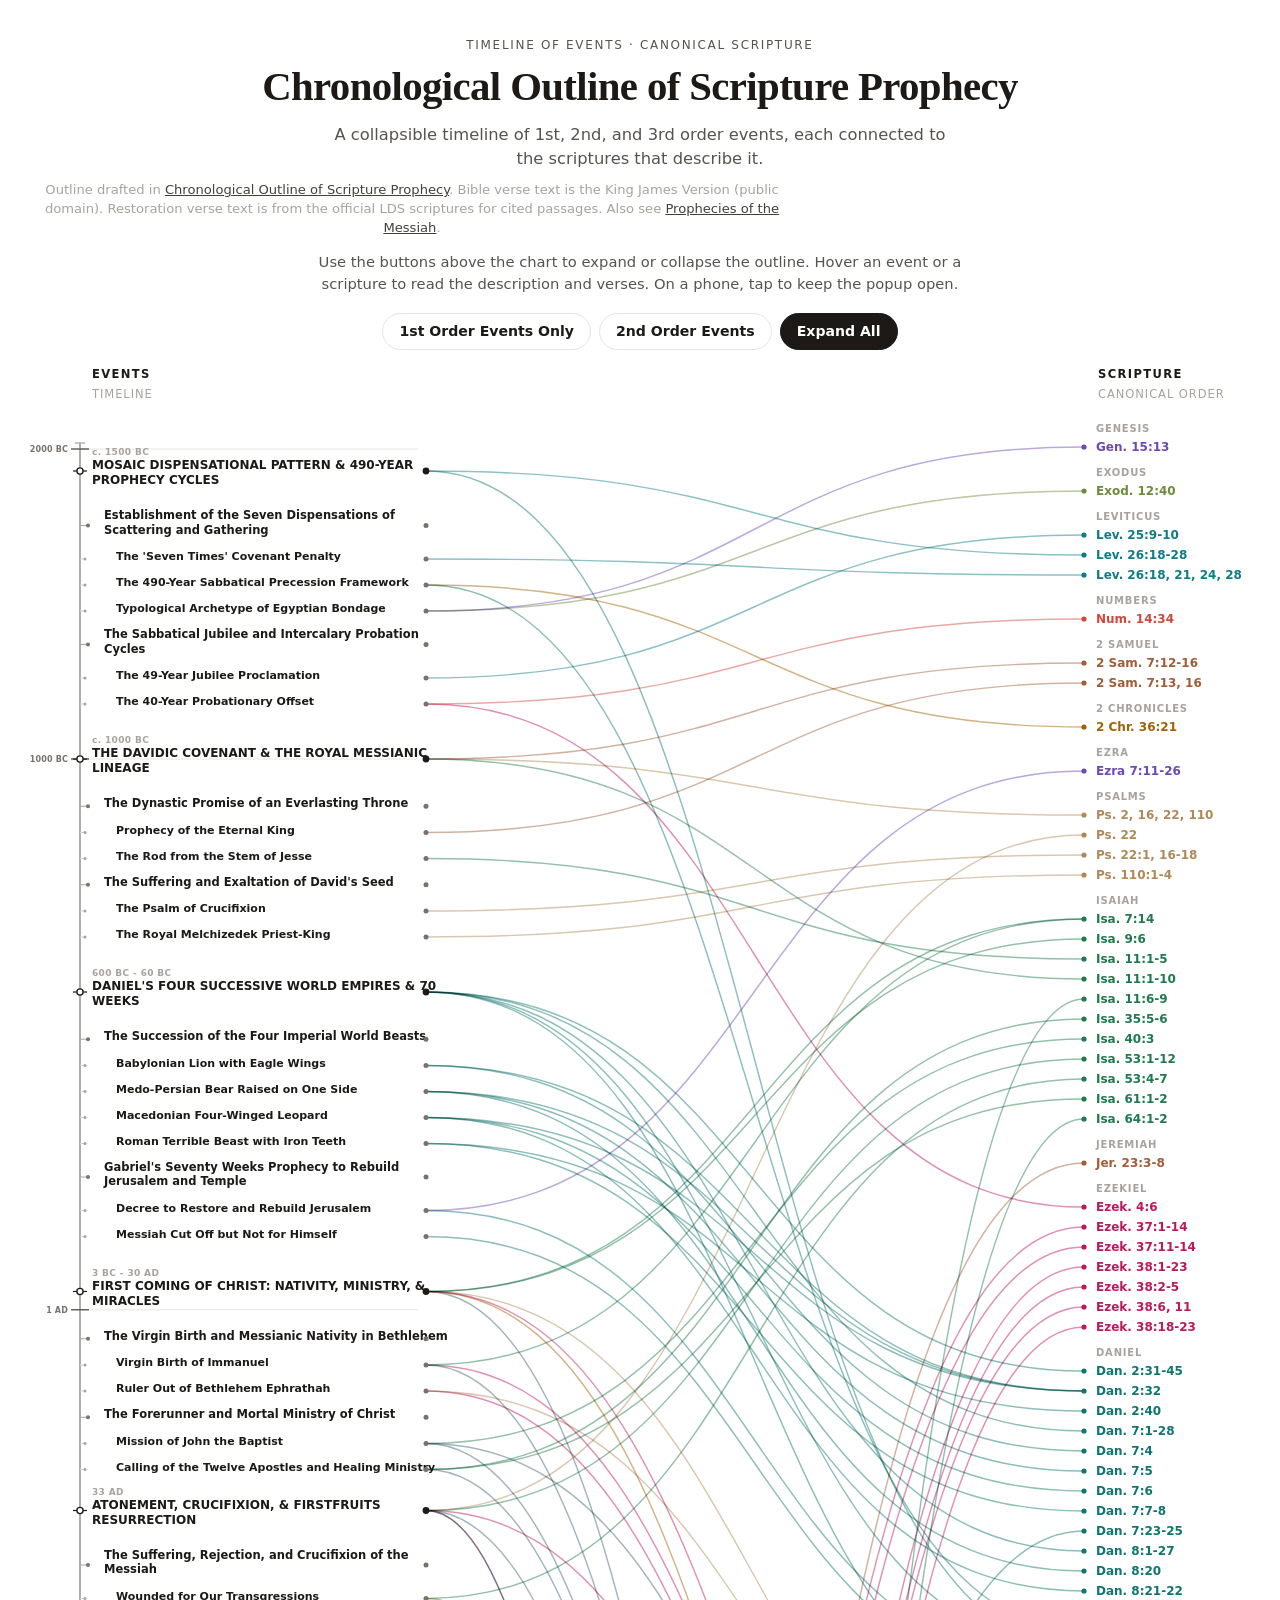
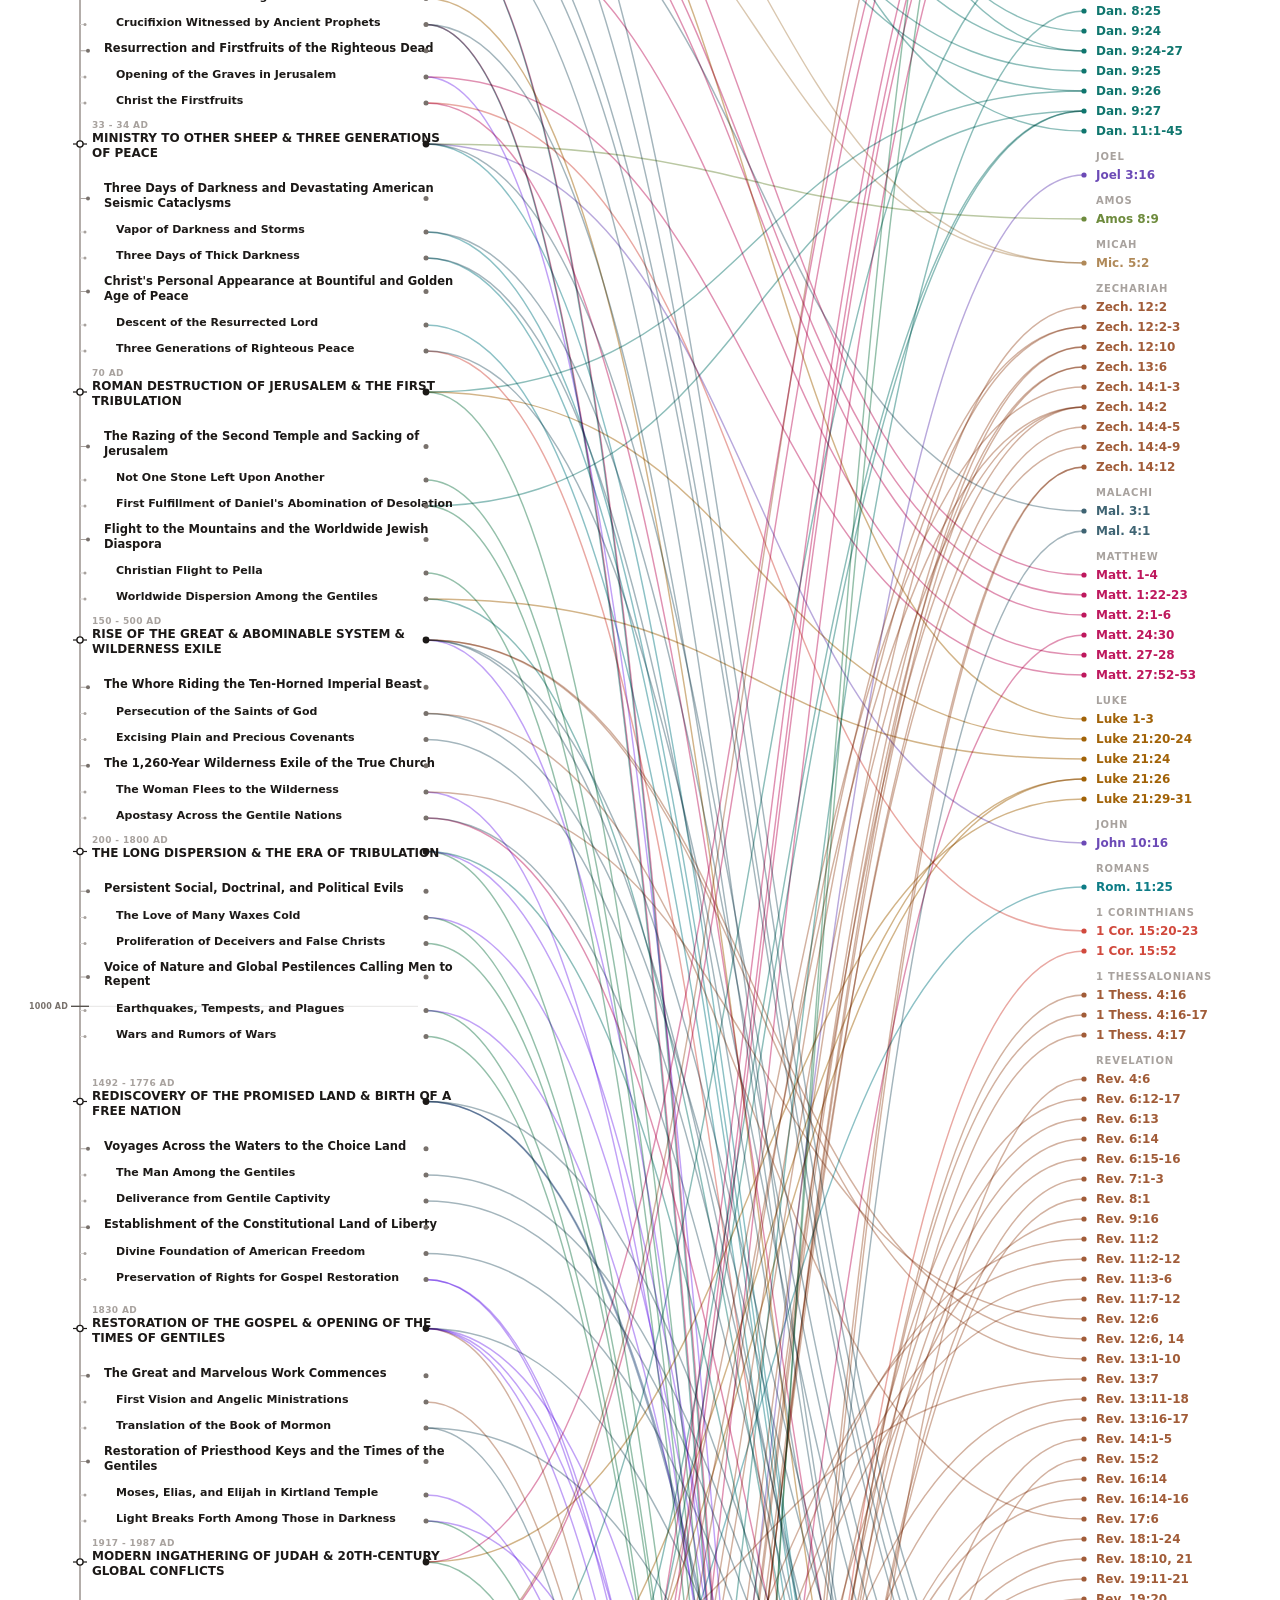
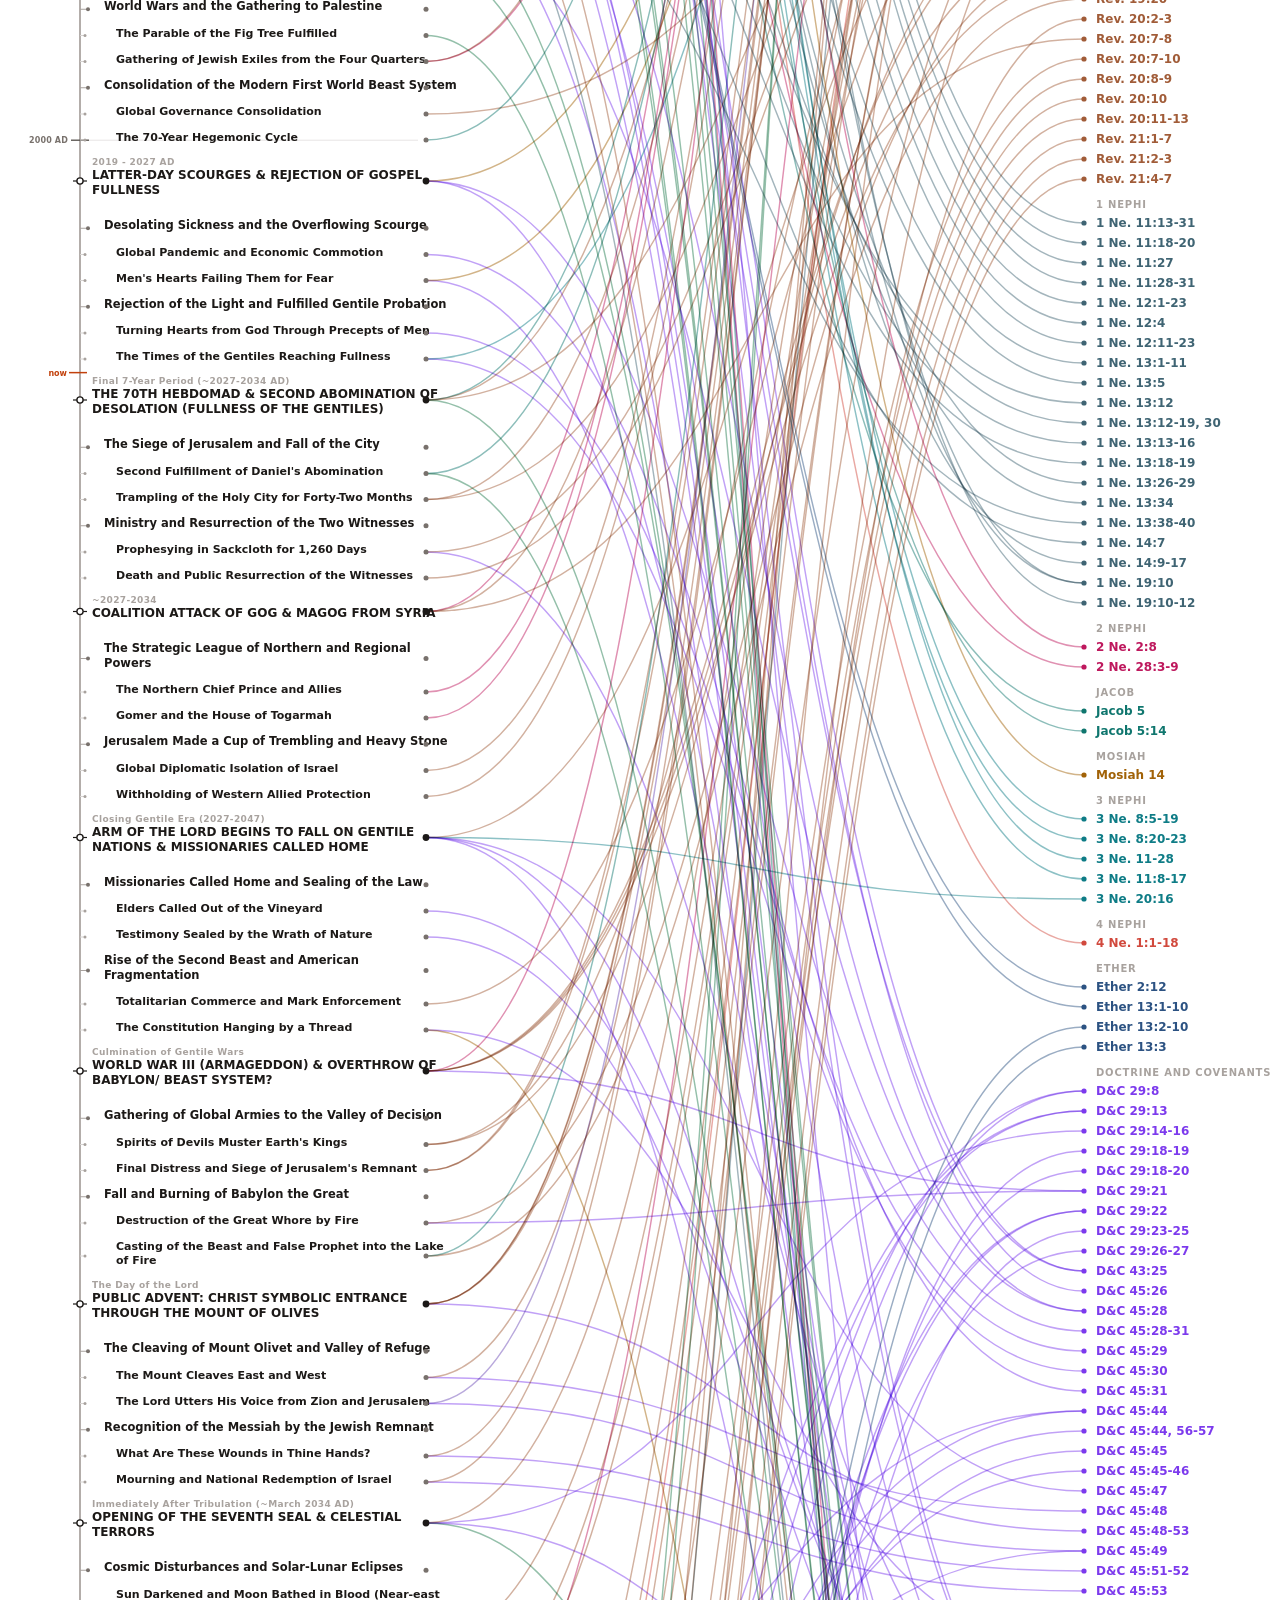
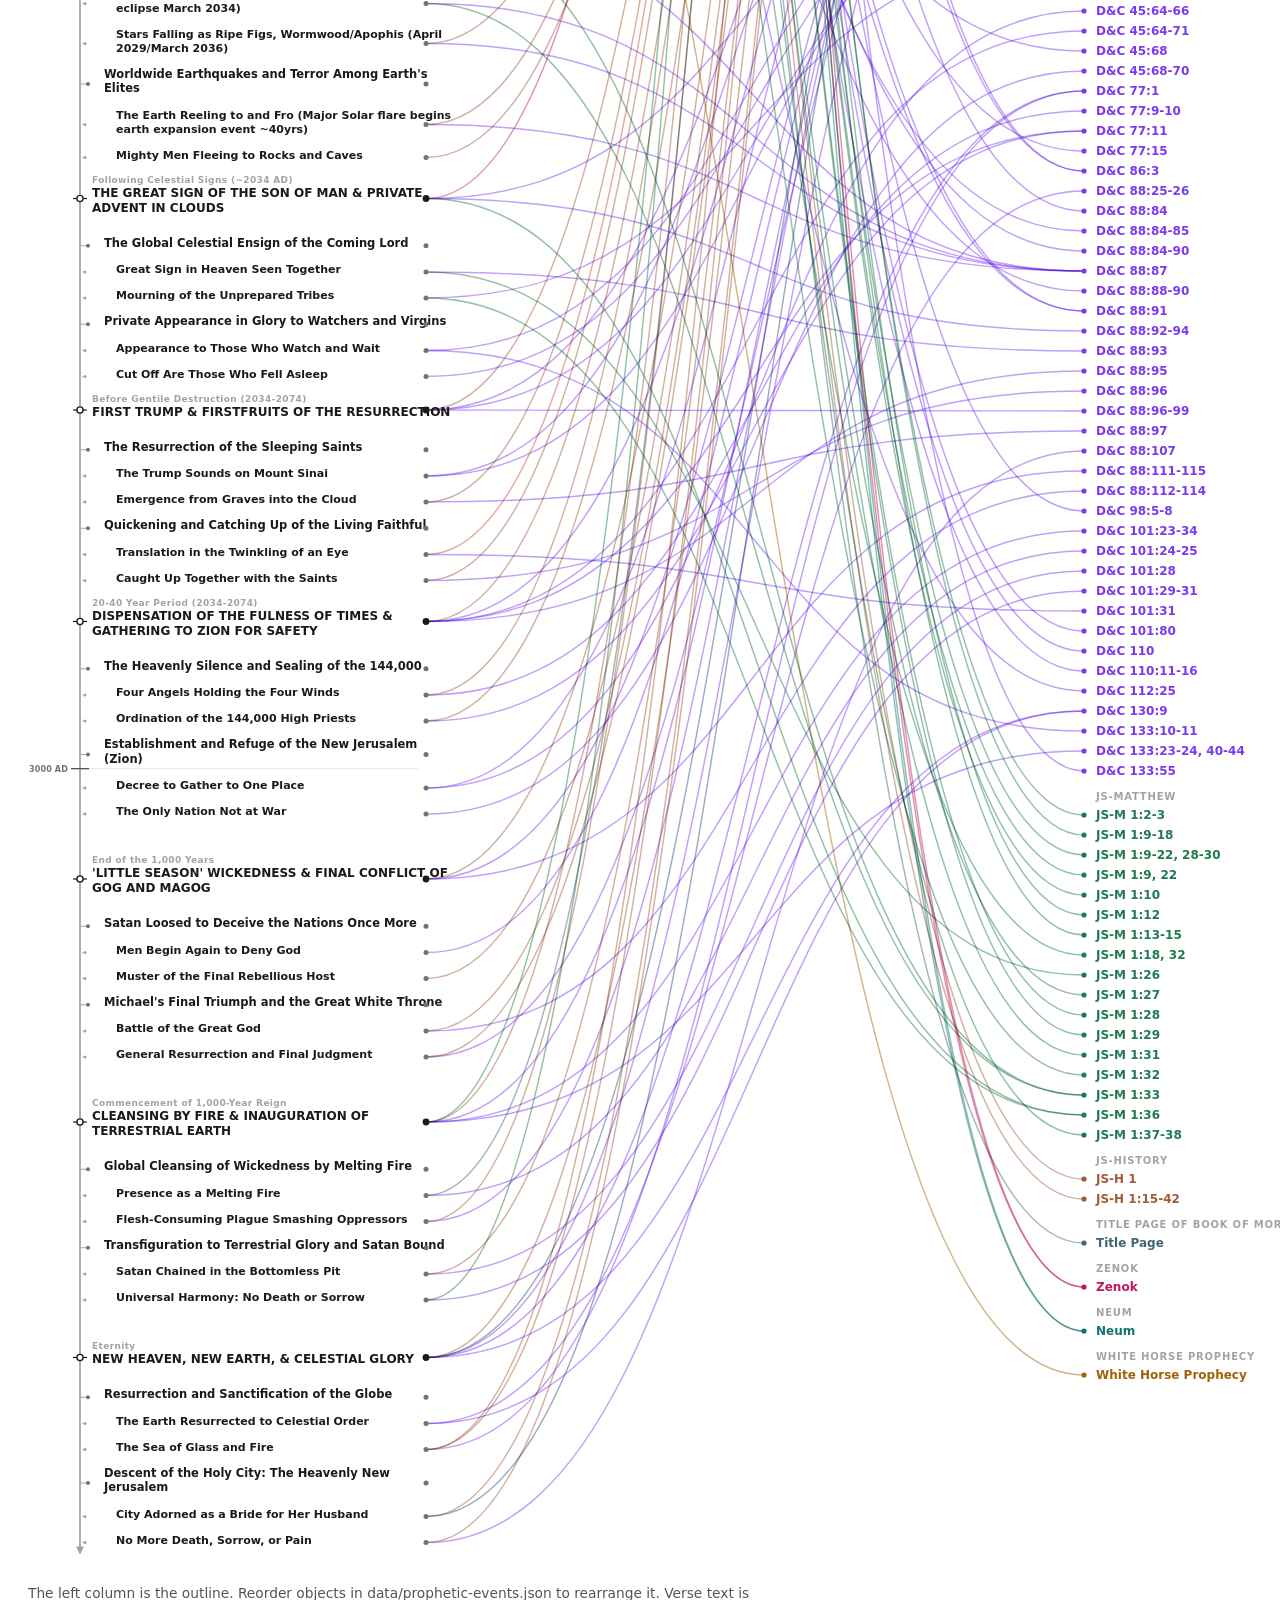
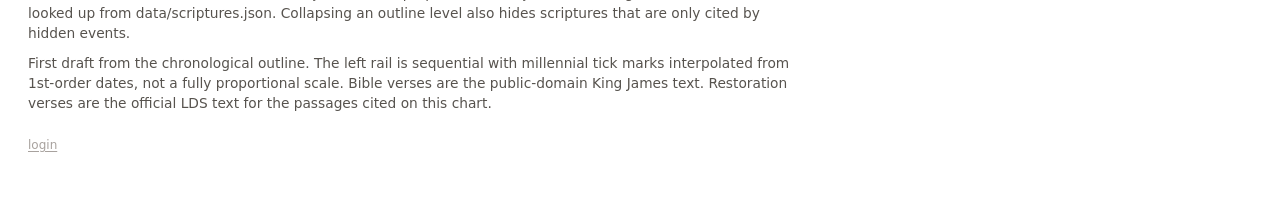
==== prophetic-events.html @ 0ba99511 "Add a collapsible prophetic-events timeline and fill Restoration popups from local LDS scripture tex" ====
<!DOCTYPE html>
<html lang="en">
<head>
  <meta charset="utf-8">
  <meta name="viewport" content="width=device-width, initial-scale=1">
  <meta name="color-scheme" content="light">
  <title>Chronological Outline of Scripture Prophecy</title>
  <link rel="icon" href="data:image/svg+xml,%3Csvg xmlns='http://www.w3.org/2000/svg' viewBox='0 0 32 32'%3E%3Crect width='32' height='32' rx='6' fill='%236C4AB6'/%3E%3Cpath d='M6 16h20' stroke='white' stroke-width='2' fill='none'/%3E%3C/svg%3E">
  <link rel="stylesheet" href="css/styles.css">
</head>
<body>
  <div id="app"
       data-events="data/prophetic-events.json"
       data-scriptures="data/scriptures.json"
       data-config="data/prophetic-events.config.json">
    <p class="pfd-status">Loading timeline…</p>
  </div>
  <script src="vendor/d3.min.js"></script>
  <script src="vendor/iframeResizer.contentWindow.min.js"></script>
  <script src="js/connection-chart.js"></script>
  <script src="js/timeline-chart.js"></script>
  <script src="js/prophetic-events.js"></script>
</body>
</html>
---- css/styles.css ----
:root {
  color-scheme: light;
  --ink: #1c1917;
  --muted: #57534e;
  --faint: #a8a29e;
  --line: #e7e5e4;
  --paper: #ffffff;
  --sans: Inter, "Segoe UI", system-ui, -apple-system, sans-serif;
  --serif: "Liberation Serif", "Iowan Old Style", Palatino, "Palatino Linotype", Georgia, "Times New Roman", serif;
  --label: 150px;
}

* { box-sizing: border-box; }

html, body {
  margin: 0;
  background: var(--paper);
  color: var(--ink);
}

body {
  font-family: var(--sans);
  font-size: 16px;
  line-height: 1.5;
}

button, a { font-family: inherit; }

.pfd {
  padding: 22px 14px 32px;
  max-width: 1280px;
  margin: 0 auto;
}

.pfd.is-embedded {
  padding-top: 10px;
}

.pfd.is-embedded .pfd-header {
  margin-bottom: 12px;
}

.pfd-header { text-align: center; margin-bottom: 18px; }

.pfd-kicker {
  margin: 0 0 10px;
  font-size: 0.75rem;
  letter-spacing: 0.14em;
  text-transform: uppercase;
  color: var(--muted);
}

.pfd-title {
  margin: 0;
  font-family: var(--serif);
  font-weight: 560;
  font-size: clamp(1.7rem, 4.6vw, 2.55rem);
  letter-spacing: -0.015em;
  line-height: 1.15;
}

.pfd-subtitle {
  margin: 12px auto 0;
  max-width: 40rem;
  color: var(--muted);
  font-size: 1.02rem;
  line-height: 1.45;
}

.pfd-hint {
  margin: 14px auto 0;
  max-width: 42rem;
  color: var(--muted);
  font-size: 0.92rem;
}

.pfd-columns {
  display: grid;
  grid-template-columns: var(--label) 1fr var(--label);
  gap: 0;
  align-items: end;
  margin-bottom: 4px;
}

.pfd-timeline-app .pfd-columns {
  grid-template-columns: var(--event, 280px) 1fr var(--scripture, 150px);
}

.pfd-depth {
  display: flex;
  flex-wrap: wrap;
  gap: 8px;
  justify-content: center;
  margin: 0 0 16px;
}

.pfd-depth .pfd-key {
  font-weight: 650;
  padding: 9px 16px;
}

.pfd-depth .pfd-key[aria-pressed="true"] {
  background: var(--ink);
  color: #fff;
  border-color: var(--ink);
  box-shadow: none;
}

.pfd-event { cursor: pointer; }
.pfd-event:hover text { text-decoration: underline; text-underline-offset: 3px; }
.pfd-timeline-app.is-editing .pfd-event { cursor: grab; }
.pfd-timeline-app.is-editing .pfd-event:hover text { text-decoration: none; }
.pfd-timeline-app.is-dragging .pfd-event { cursor: grabbing; }
.pfd-timeline-app.is-dragging { user-select: none; }

.pfd-drop-line {
  position: absolute;
  left: 0;
  height: 2px;
  width: var(--event, 280px);
  background: #1c1917;
  pointer-events: none;
  z-index: 6;
}

.pfd-inline-form {
  position: absolute;
  z-index: 8;
  display: flex;
  flex-direction: column;
  gap: 4px;
  background: #fff;
  padding: 4px;
  border-radius: 6px;
  box-shadow: 0 8px 24px rgba(28, 25, 23, 0.12);
}

.pfd-inline-edit {
  font: 650 12px var(--sans);
  border: 1px solid #1c1917;
  border-radius: 4px;
  padding: 3px 6px;
  background: #fff;
  color: var(--ink);
  box-sizing: border-box;
}

.pfd-inline-edit.time {
  font-size: 10px;
  font-weight: 500;
  color: var(--muted);
  letter-spacing: 0.04em;
}

.pfd-login {
  margin: 22px 0 0;
  font-size: 0.75rem;
  color: var(--faint);
  line-height: 1.6;
}

.pfd-login button {
  appearance: none;
  background: none;
  border: 0;
  padding: 0;
  color: var(--faint);
  font: inherit;
  cursor: pointer;
  text-decoration: underline;
  text-underline-offset: 2px;
}

.pfd-login button:hover { color: var(--muted); }

.pfd-login-form {
  display: inline-flex;
  align-items: center;
  gap: 6px;
}

.pfd-login-form[hidden],
.pfd-login-tools[hidden] { display: none; }

.pfd-login-form input {
  font: inherit;
  border: 1px solid var(--line);
  border-radius: 6px;
  padding: 2px 7px;
  width: 9.5rem;
  color: var(--ink);
}

.pfd-login-tools { color: var(--faint); }

.pfd-colhead { padding-bottom: 6px; }

.pfd-colhead.left { text-align: right; padding-right: 16px; }
.pfd-timeline-app .pfd-colhead.left {
  text-align: left;
  padding-left: var(--event-indent, 18px);
  padding-right: 0;
}
.pfd-colhead.right { text-align: left; padding-left: 16px; }

.pfd-colhead strong {
  display: block;
  font-size: 0.72rem;
  letter-spacing: 0.12em;
  text-transform: uppercase;
  font-weight: 700;
}

.pfd-colhead span {
  display: block;
  margin-top: 2px;
  color: var(--faint);
  font-size: 0.72rem;
  letter-spacing: 0.08em;
  text-transform: uppercase;
}

.pfd-stage { position: relative; }

.pfd-svg {
  display: block;
  width: 100%;
  height: auto;
  overflow: visible;
  touch-action: manipulation;
}

.pfd-svg text {
  font-family: var(--sans);
  cursor: pointer;
}

.pfd-bg { cursor: default; }

.pfd-link { cursor: pointer; }
.pfd-link .line { fill: none; stroke-linecap: round; mix-blend-mode: multiply; }
.pfd-link .halo { fill: none; stroke: #fff; stroke-linecap: round; pointer-events: none; }
.pfd-link .hit { fill: none; stroke: transparent; stroke-linecap: round; }

.pfd-book { cursor: pointer; }
.pfd-ref text { cursor: pointer; }
.pfd-ref:hover text { text-decoration: underline; text-underline-offset: 3px; }
.pfd-svg a { cursor: pointer; }

.pfd-bubble {
  background: #fff;
  border: 1px solid #d6d3d1;
  border-radius: 12px;
  box-shadow: 0 10px 24px rgba(28, 25, 23, 0.1);
  padding: 0.55em 0.8em 0.6em;
  line-height: 1.25;
  pointer-events: auto;
}

.pfd-bubble-label {
  font-family: var(--sans);
  font-size: 1em;
  font-weight: 650;
  color: var(--ink);
  white-space: normal;
  overflow-wrap: break-word;
}

.pfd-bubble-cite {
  margin-top: 0.15em;
  font-family: var(--sans);
  font-size: 0.92em;
  letter-spacing: 0.01em;
}

.pfd-key, .pfd-clear {
  appearance: none;
  border: 1px solid var(--line);
  background: #fff;
  color: var(--ink);
  border-radius: 999px;
  padding: 7px 12px;
  font-size: 0.88rem;
  line-height: 1.2;
  cursor: pointer;
  touch-action: manipulation;
}

.pfd-key:hover, .pfd-clear:hover { border-color: #a8a29e; }

.pfd-key[aria-pressed="true"] {
  border-color: var(--swatch, var(--ink));
  box-shadow: inset 0 0 0 1px var(--swatch, var(--ink));
  background: #fafaf9;
}

.pfd-key {
  display: inline-flex;
  align-items: center;
  gap: 8px;
}

.pfd-swatch {
  width: 18px;
  height: 4px;
  border-radius: 99px;
  background: var(--swatch);
}

.pfd-legend {
  display: flex;
  flex-wrap: wrap;
  gap: 8px;
  align-items: center;
  margin-top: 14px;
}

.pfd-legend-label {
  width: 100%;
  margin: 0 0 2px;
  font-size: 0.72rem;
  letter-spacing: 0.12em;
  text-transform: uppercase;
  color: var(--muted);
  font-weight: 700;
}

.pfd-note, .pfd-footnote, .pfd-credit {
  margin: 10px 0 0;
  color: var(--muted);
  font-size: 0.86rem;
  line-height: 1.45;
  max-width: 48rem;
}

.pfd-credit {
  color: var(--faint);
  font-size: 0.82rem;
}

.pfd-credit a { color: #44403c; }

.pfd-tooltip {
  position: fixed;
  z-index: 20;
  width: min(420px, calc(100vw - 16px));
  max-height: calc(100vh - 16px);
  max-height: calc(100dvh - 16px);
  overflow-x: hidden;
  overflow-y: auto;
  overscroll-behavior: contain;
  -webkit-overflow-scrolling: touch;
  touch-action: pan-y;
  background: #fff;
  color: var(--ink);
  border: 1px solid #d6d3d1;
  border-radius: 14px;
  box-shadow: 0 16px 40px rgba(28, 25, 23, 0.14);
  padding: 12px 14px 10px;
  pointer-events: auto;
}

.pfd-tooltip.is-pinned { pointer-events: auto; }

.pfd-open {
  display: inline-block;
  margin-top: 4px;
  font-weight: 700;
  color: #1d4e89;
}

.pfd-refname a { color: inherit; }

.pfd-tooltip[hidden] { display: none; }

.pfd-tip-summary {
  margin: 0;
  font-family: var(--serif);
  font-size: 1.05rem;
  line-height: 1.35;
}

.pfd-tip-kicker {
  margin: 10px 0 2px;
  font-size: 0.68rem;
  letter-spacing: 0.12em;
  text-transform: uppercase;
  color: var(--faint);
  font-weight: 700;
}

.pfd-tip-ref {
  margin: 0 0 2px;
  font-size: 0.86rem;
  font-weight: 700;
}

.pfd-tip-passage {
  margin: 0 0 6px;
  font-family: var(--serif);
  font-size: 0.95rem;
  line-height: 1.45;
}

.pfd-tip-more {
  margin: 6px 0 0;
  color: var(--muted);
  font-size: 0.8rem;
}

.vn {
  color: var(--faint);
  font-family: var(--sans);
  font-size: 0.72em;
  font-weight: 650;
  margin-right: 0.28em;
  letter-spacing: 0;
}

.pfd-mark {
  text-decoration: underline;
  text-underline-offset: 2px;
  text-decoration-thickness: from-font;
}

.pfd-detail { margin-top: 22px; }
.pfd-detail[hidden] { display: none; }

.pfd-detail-bar {
  display: flex;
  justify-content: space-between;
  align-items: flex-end;
  gap: 12px;
  padding-bottom: 8px;
  border-bottom: 1px solid var(--line);
}

.pfd-detail-bar h2 {
  margin: 0;
  font-family: var(--serif);
  font-size: 1.45rem;
  font-weight: 560;
  line-height: 1.2;
}

.pfd-detail-meta {
  margin: 3px 0 0;
  color: var(--muted);
  font-size: 0.85rem;
}

.pfd-entry {
  padding: 18px 0 6px;
  border-bottom: 1px solid var(--line);
}

.pfd-entry h3 {
  margin: 0;
  font-family: var(--serif);
  font-size: 1.28rem;
  font-weight: 560;
  line-height: 1.3;
}

.pfd-entry-note {
  margin: 8px 0 0;
  color: var(--muted);
  font-size: 0.95rem;
}

.pfd-refblock h4 {
  margin: 16px 0 6px;
  font-size: 0.72rem;
  letter-spacing: 0.12em;
  text-transform: uppercase;
  color: var(--muted);
}

.pfd-refname {
  margin: 0 0 4px;
  font-weight: 700;
  font-size: 1rem;
}

.pfd-passage {
  margin: 0 0 12px;
  font-family: var(--serif);
  font-size: 1.08rem;
  line-height: 1.65;
}

.pfd-info {
  display: inline-block;
  margin-top: 4px;
  font-size: 0.88rem;
}

.pfd-status, .pfd-error {
  padding: 24px 16px;
  color: var(--muted);
}

@media (min-width: 800px) {
  .pfd { padding: 36px 28px 48px; }
}

@media (max-width: 759px) {
  .pfd-title { letter-spacing: 0; }
}

@media (prefers-reduced-motion: reduce) {
  * { scroll-behavior: auto !important; }
}
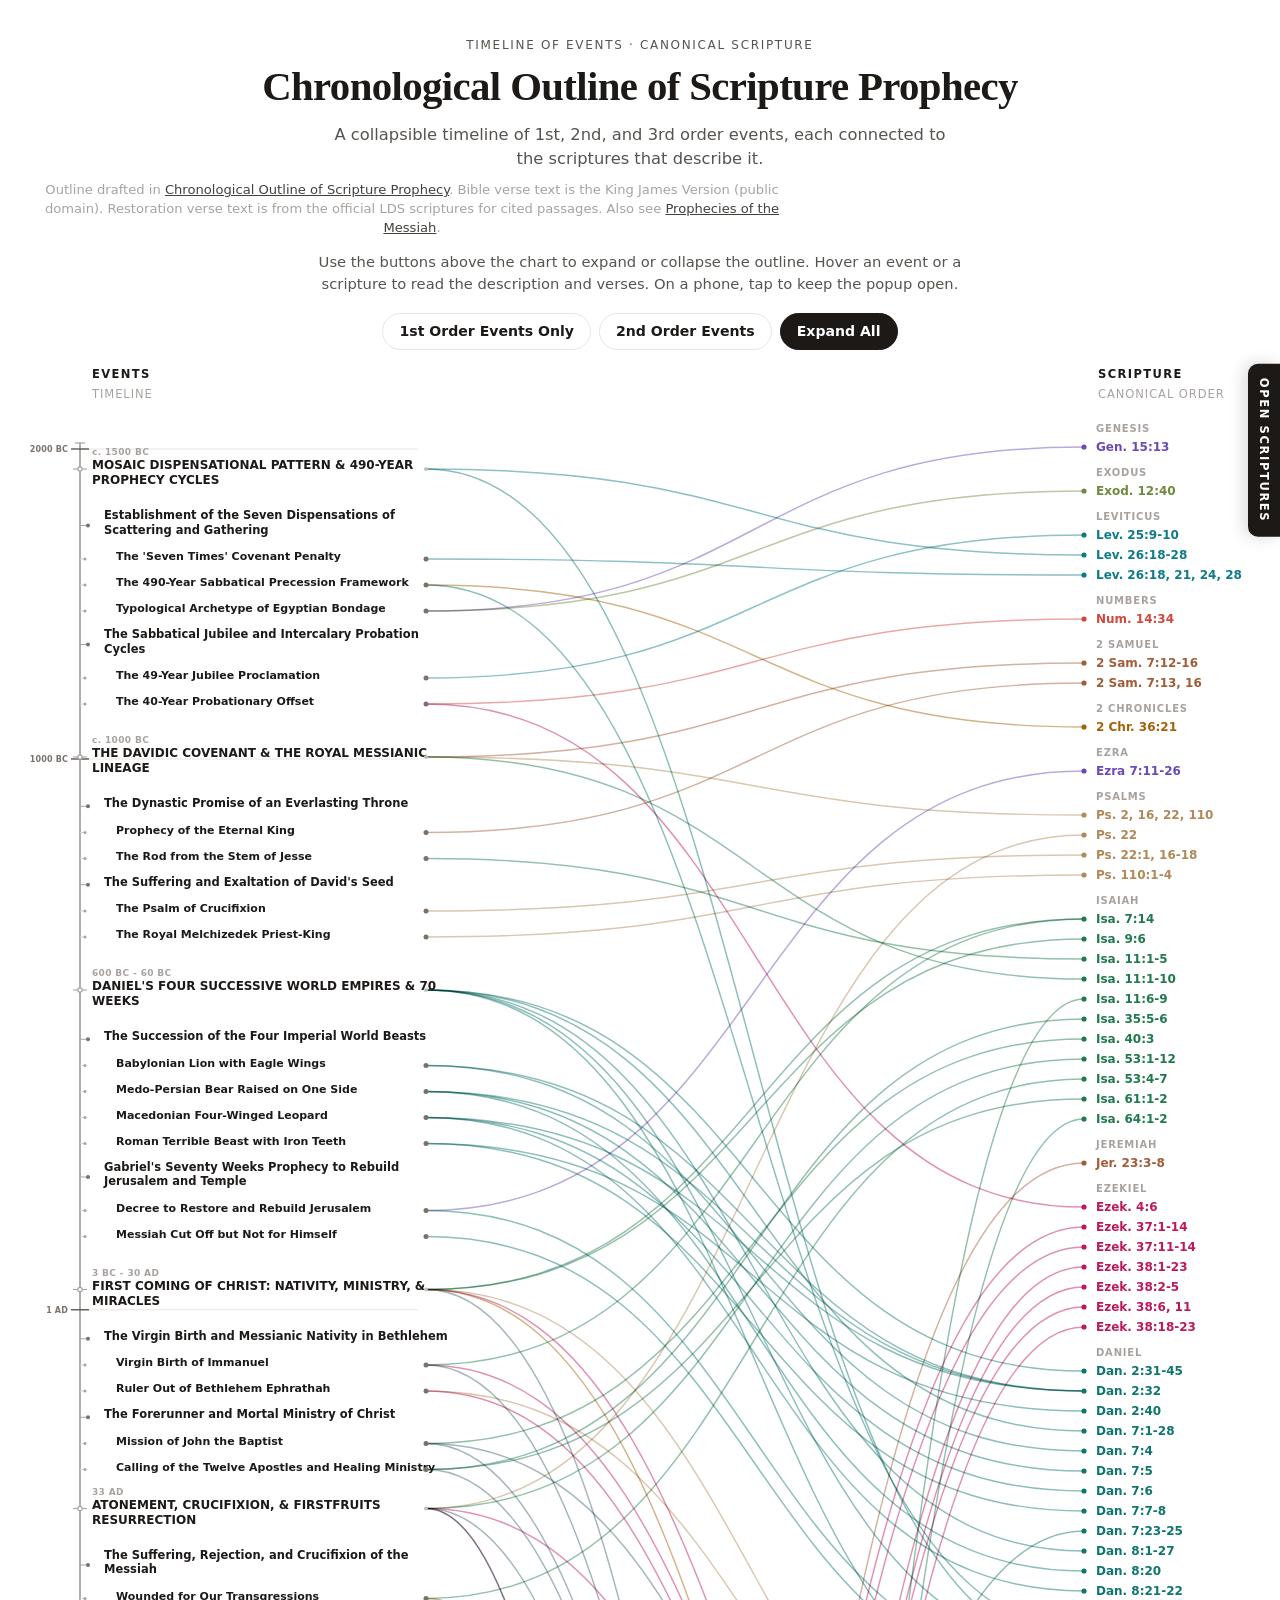
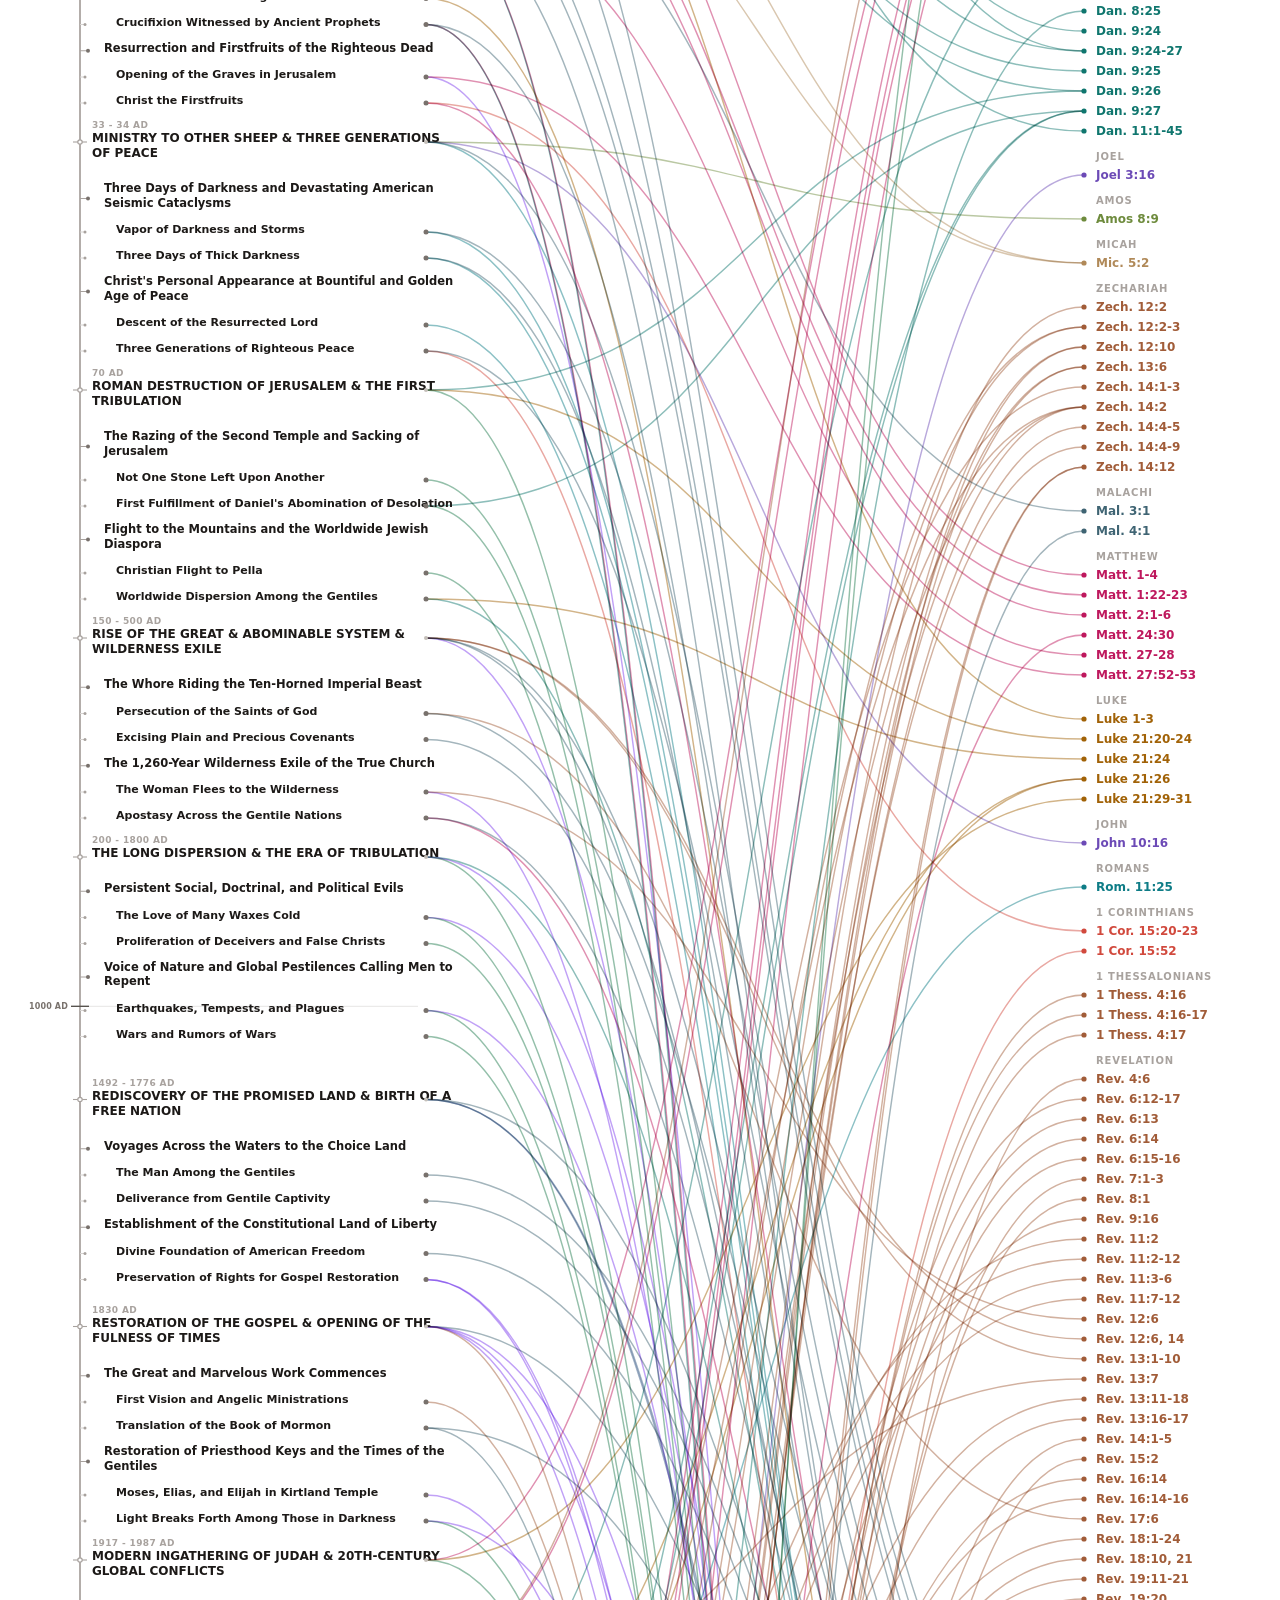
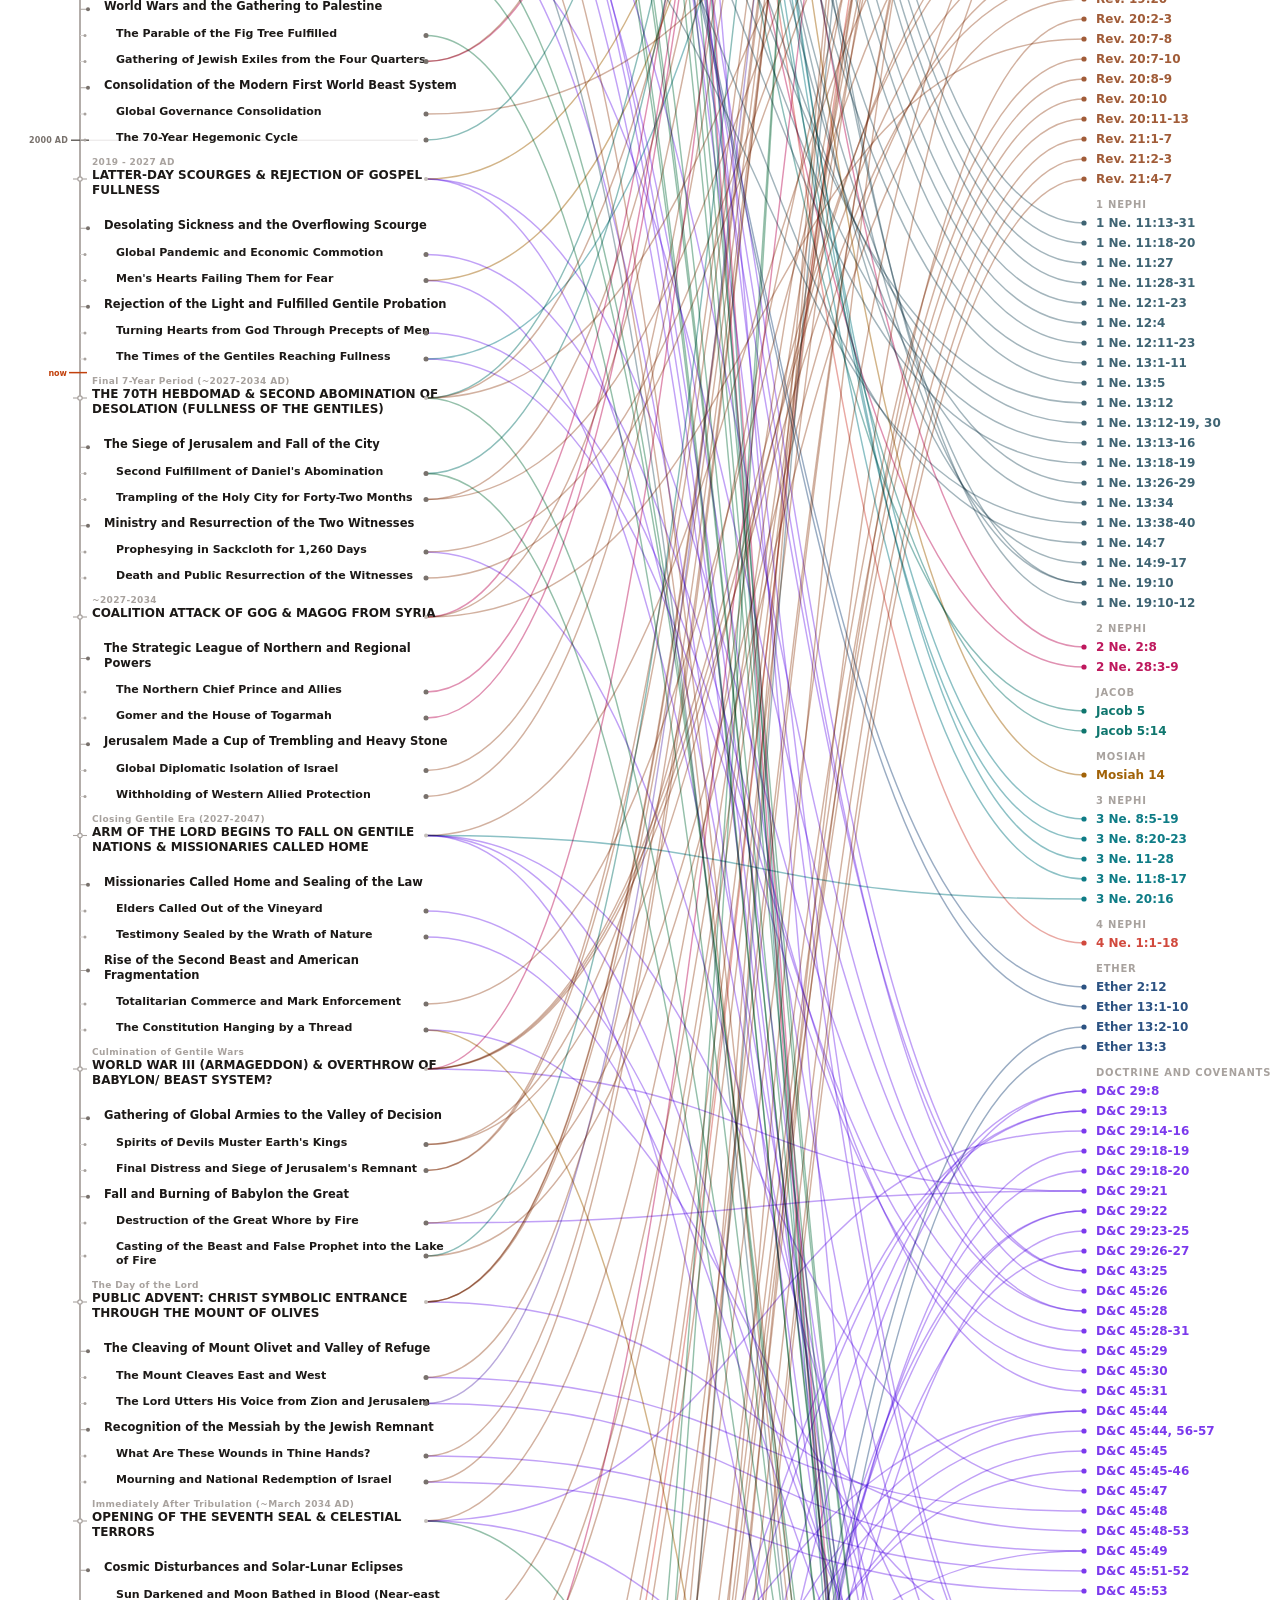
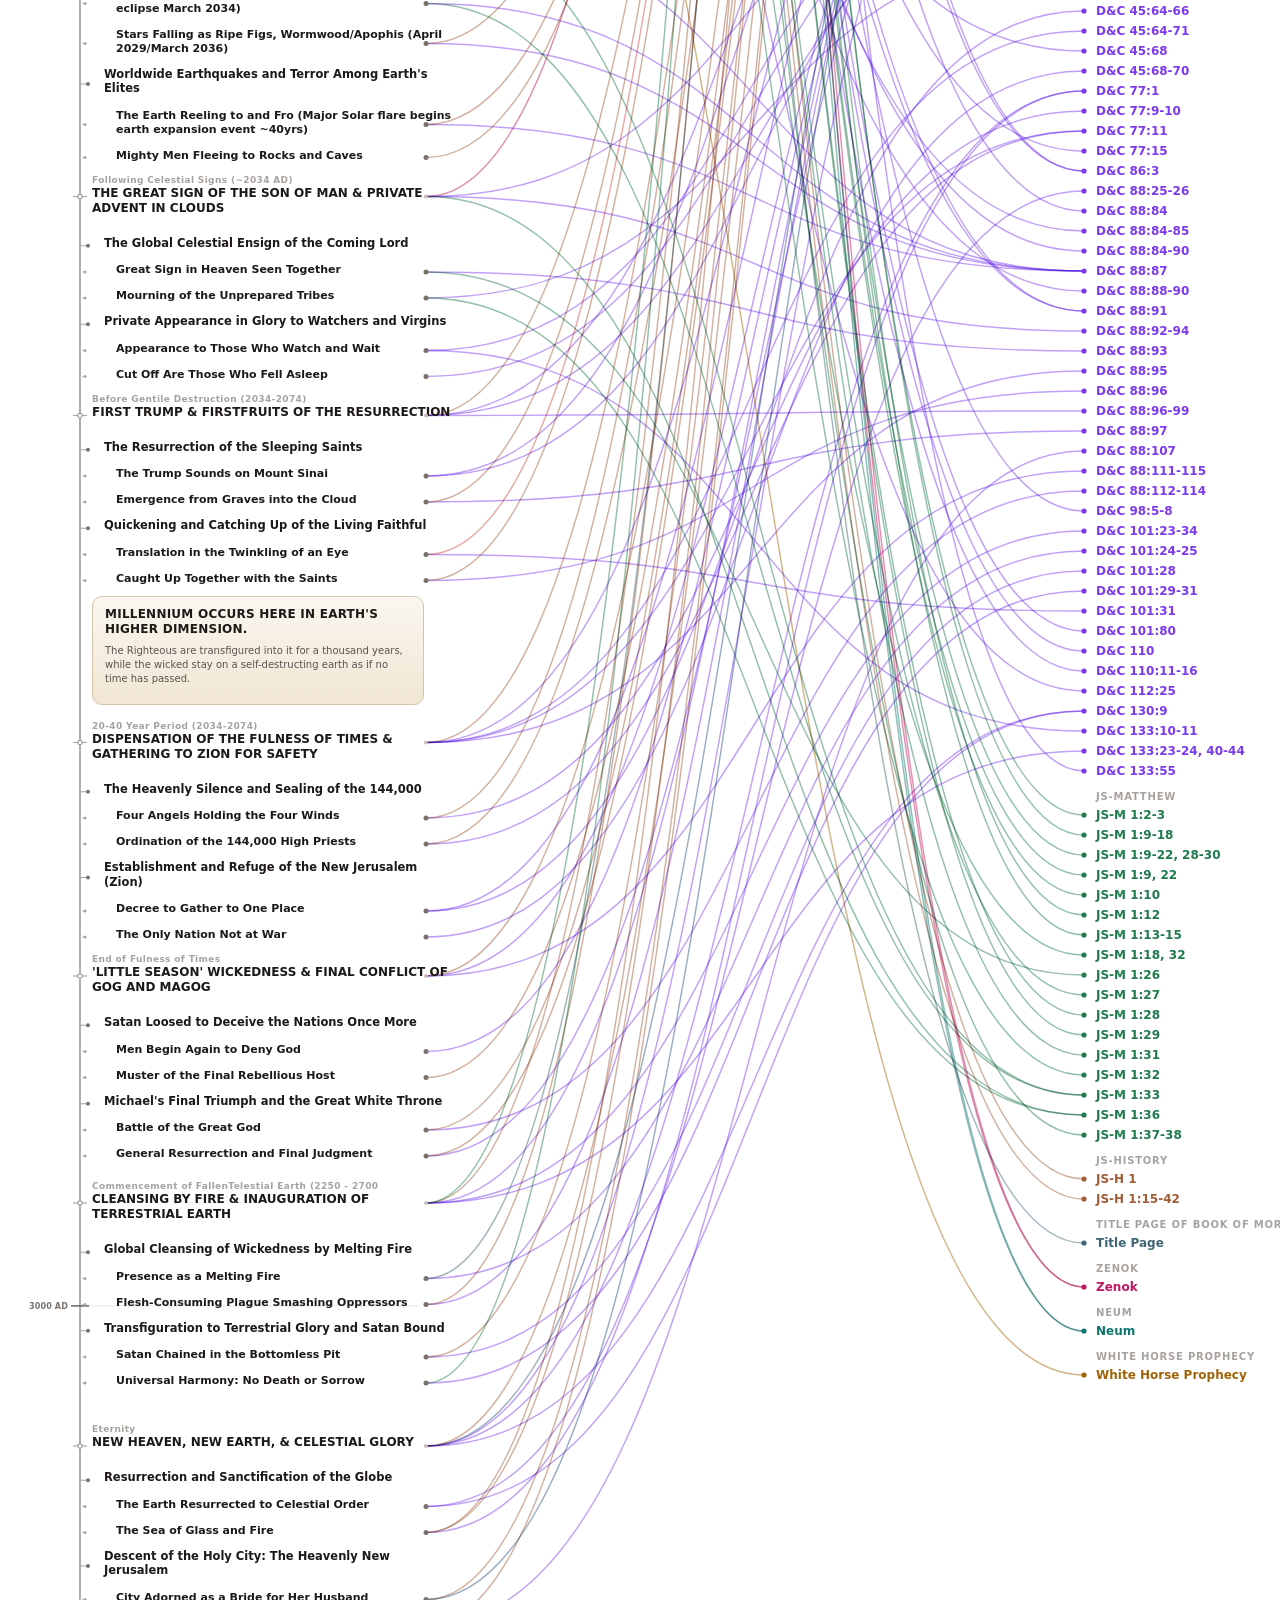
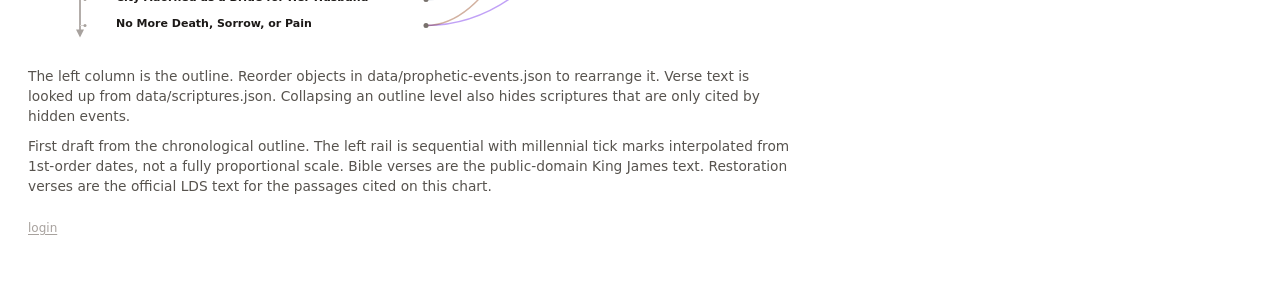
==== commit b9c31dea: "Add a docked scripture reader with jump links and a millennial note. Lets readers scroll cited chapt" ====
--- a/prophetic-events.html
+++ b/prophetic-events.html
@@ -17,6 +17,7 @@
   </div>
   <script src="vendor/d3.min.js"></script>
   <script src="vendor/iframeResizer.contentWindow.min.js"></script>
+  <script src="js/scripture-reader.js"></script>
   <script src="js/connection-chart.js"></script>
   <script src="js/timeline-chart.js"></script>
   <script src="js/prophetic-events.js"></script>
--- a/css/styles.css
+++ b/css/styles.css
@@ -356,8 +356,34 @@
   border: 1px solid #d6d3d1;
   border-radius: 14px;
   box-shadow: 0 16px 40px rgba(28, 25, 23, 0.14);
-  padding: 12px 14px 10px;
+  padding: 40px 14px 12px 14px;
   pointer-events: auto;
+}
+
+.pfd-tip-close {
+  position: absolute;
+  top: 4px;
+  right: 4px;
+  width: 36px;
+  height: 36px;
+  padding: 0;
+  border: 0;
+  border-radius: 999px;
+  background: transparent;
+  color: #78716c;
+  font-size: 22px;
+  line-height: 1;
+  cursor: pointer;
+  display: flex;
+  align-items: center;
+  justify-content: center;
+  z-index: 2;
+}
+
+.pfd-tip-close:hover,
+.pfd-tip-close:focus-visible {
+  background: #f5f5f4;
+  color: #1c1917;
 }
 
 .pfd-tooltip.is-pinned { pointer-events: auto; }
@@ -365,8 +391,13 @@
 .pfd-open {
   display: inline-block;
   margin-top: 4px;
-  font-weight: 700;
-  color: #1d4e89;
+  font-weight: 650;
+  color: #6bb7ea;
+}
+
+.pfd-open:hover,
+.pfd-open:focus-visible {
+  color: #3d9ad6;
 }
 
 .pfd-refname a { color: inherit; }
@@ -376,7 +407,9 @@
 .pfd-tip-summary {
   margin: 0;
   font-family: var(--serif);
-  font-size: 1.05rem;
+  font-size: 1.08rem;
+  font-weight: 800;
+  color: #0c0a09;
   line-height: 1.35;
 }
 
@@ -511,3 +544,223 @@
 @media (prefers-reduced-motion: reduce) {
   * { scroll-behavior: auto !important; }
 }
+
+.pfd-reader-tab {
+  position: fixed;
+  z-index: 42;
+  right: 0;
+  top: 50%;
+  transform: translateY(-50%);
+  writing-mode: vertical-rl;
+  text-orientation: sideways;
+  letter-spacing: 0.14em;
+  text-transform: uppercase;
+  font-size: 0.72rem;
+  font-weight: 750;
+  color: #fff;
+  background: #1c1917;
+  border: 0;
+  border-radius: 10px 0 0 10px;
+  padding: 14px 9px;
+  cursor: pointer;
+  box-shadow: -4px 0 16px rgba(28, 25, 23, 0.16);
+}
+
+.pfd-reader-tab:hover,
+.pfd-reader-tab:focus-visible {
+  background: #44403c;
+}
+
+.pfd-reader.is-open .pfd-reader-tab {
+  right: min(400px, calc(100vw - 48px));
+}
+
+.pfd-reader-panel {
+  position: fixed;
+  z-index: 41;
+  top: 0;
+  right: 0;
+  bottom: 0;
+  width: min(400px, calc(100vw - 48px));
+  background: #fff;
+  color: var(--ink);
+  border-left: 1px solid #d6d3d1;
+  box-shadow: -16px 0 40px rgba(28, 25, 23, 0.14);
+  display: flex;
+  flex-direction: column;
+  transform: translateX(100%);
+  pointer-events: none;
+  visibility: hidden;
+}
+
+.pfd-reader.is-open .pfd-reader-panel {
+  transform: translateX(0);
+  pointer-events: auto;
+  visibility: visible;
+}
+
+.pfd-reader-head {
+  display: flex;
+  align-items: center;
+  justify-content: space-between;
+  gap: 8px;
+  padding: 14px 12px 10px 16px;
+  border-bottom: 1px solid var(--line);
+  flex: 0 0 auto;
+}
+
+.pfd-reader-head h2 {
+  margin: 0;
+  font-family: var(--serif);
+  font-size: 1.05rem;
+  font-weight: 760;
+  color: #0c0a09;
+  flex: 0 0 auto;
+}
+
+.pfd-reader-live {
+  flex: 1 1 auto;
+  min-width: 0;
+  color: #a8a29e;
+  font-size: 0.78rem;
+  font-weight: 600;
+  text-decoration: none;
+  white-space: nowrap;
+  overflow: hidden;
+  text-overflow: ellipsis;
+}
+
+.pfd-reader-live:hover,
+.pfd-reader-live:focus-visible {
+  color: #78716c;
+  text-decoration: underline;
+}
+
+.pfd-reader-live[hidden] { display: none; }
+
+.pfd-reader-close {
+  width: 36px;
+  height: 36px;
+  padding: 0;
+  border: 0;
+  border-radius: 999px;
+  background: transparent;
+  color: #78716c;
+  font-size: 22px;
+  line-height: 1;
+  cursor: pointer;
+  display: flex;
+  align-items: center;
+  justify-content: center;
+}
+
+.pfd-reader-close:hover,
+.pfd-reader-close:focus-visible {
+  background: #f5f5f4;
+  color: #1c1917;
+}
+
+.pfd-reader-body {
+  flex: 1 1 auto;
+  overflow-x: hidden;
+  overflow-y: auto;
+  overscroll-behavior: contain;
+  -webkit-overflow-scrolling: touch;
+  padding: 8px 18px 48px;
+}
+
+.pfd-reader-jumps {
+  display: flex;
+  flex-direction: column;
+  gap: 5px;
+  margin: 8px 0 18px;
+  padding-bottom: 14px;
+  border-bottom: 1px solid var(--line);
+}
+
+.pfd-reader-jumps a {
+  color: #6bb7ea;
+  font-size: 0.86rem;
+  font-weight: 650;
+  text-decoration: none;
+  line-height: 1.35;
+}
+
+.pfd-reader-jumps a:hover,
+.pfd-reader-jumps a:focus-visible {
+  color: #3d9ad6;
+  text-decoration: underline;
+}
+
+.pfd-reader-section {
+  margin: 18px 0 8px;
+  font-size: 0.72rem;
+  letter-spacing: 0.1em;
+  text-transform: uppercase;
+  color: #6bb7ea;
+  font-weight: 750;
+}
+
+.pfd-reader-jumps + .pfd-reader-section { margin-top: 10px; }
+
+.pfd-millennium {
+  box-sizing: border-box;
+  width: 100%;
+  height: 100%;
+  padding: 10px 12px;
+  border: 1px solid #d6c4a8;
+  border-radius: 10px;
+  background: linear-gradient(180deg, #faf6ef 0%, #f1e6d4 100%);
+  box-shadow: inset 0 1px 0 rgba(255, 255, 255, 0.8), 0 1px 2px rgba(28, 25, 23, 0.05);
+  font-family: var(--sans);
+  color: #1c1917;
+}
+
+.pfd-millennium strong {
+  display: block;
+  font-size: inherit;
+  font-weight: 700;
+  letter-spacing: 0.02em;
+  line-height: 1.3;
+  color: #1c1917;
+}
+
+.pfd-millennium span {
+  display: block;
+  margin-top: 6px;
+  font-size: 10px;
+  font-weight: 500;
+  line-height: 1.4;
+  color: #57534e;
+  text-transform: none;
+  letter-spacing: 0;
+}
+
+.pfd-reader-verse {
+  margin: 0 0 8px;
+  padding: 4px 8px;
+  margin-left: -8px;
+  margin-right: -8px;
+  border-radius: 8px;
+  font-family: var(--serif);
+  font-size: 0.98rem;
+  line-height: 1.5;
+  color: #1c1917;
+}
+
+.pfd-reader-verse.is-gap { margin-top: 14px; }
+
+.pfd-reader-verse.is-hot {
+  background: #f4efe6;
+  box-shadow: inset 3px 0 0 #b08958;
+}
+
+.pfd-reader-empty {
+  color: var(--muted);
+  font-size: 0.92rem;
+  line-height: 1.45;
+}
+
+@media (prefers-reduced-motion: reduce) {
+  .pfd-reader-panel { transition: none; }
+}
